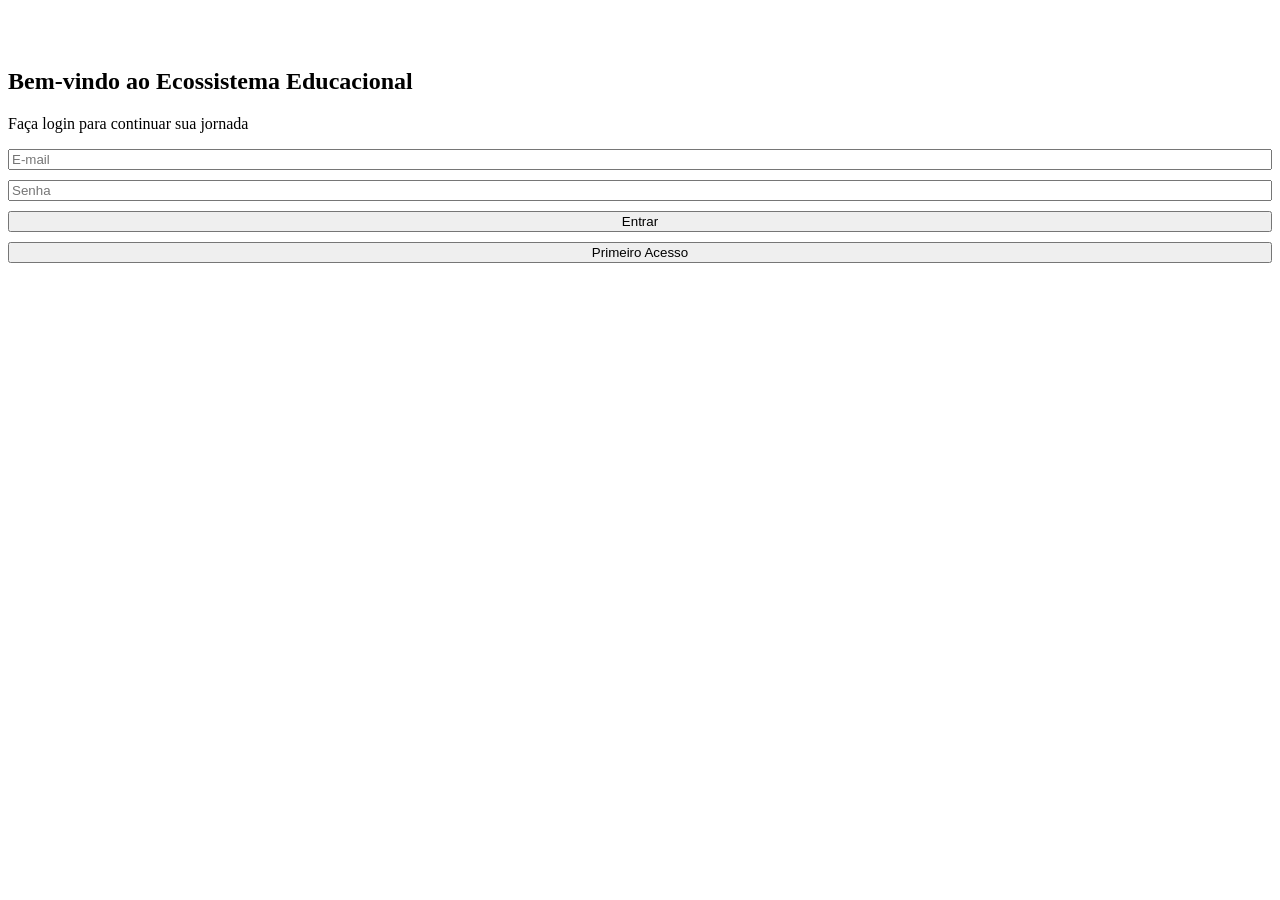
==== login.html @ aebdf3e1 "Add login and registration forms in login.html" ====
<!DOCTYPE html>
<html lang="pt-br">
<head>
    <meta charset="UTF-8">
    <meta name="viewport" content="width=device-width, initial-scale=1.0">
    <title>Quiz Educacional - Login</title>
    <link rel="stylesheet" href="style.css">
</head>
<body>
    <div class="container" id="login-container">
    <div class="login-icon">
    <svg xmlns="http://www.w3.org/2000/svg" width="36" height="36" viewBox="0 0 24 24" fill="white">
        <path d="M12 3L1 9l11 6 9-4.91V17h2V9L12 3zM5 13.18v4L12 21l7-3.82v-4L12 17l-7-3.82z"/>
    </svg>
</div>
        <h2>Bem-vindo ao Ecossistema Educacional</h2>
        <p class="login-subtitle">Faça login para continuar sua jornada</p>

        <!-- Formulário de Login -->
        <form id="login-form" style="display:flex; flex-direction:column; gap:10px;">
            <input type="email" id="email" placeholder="E-mail" required>
            <input type="password" id="senha" placeholder="Senha" required>
            <button type="submit">Entrar</button>
            <button type="button" id="btn-mostrar-cadastro" class="btn-secundario">Primeiro Acesso</button>
        </form>

        <!-- Formulário de Cadastro (oculto por padrão) -->
        <form id="cadastro-form" style="display:none; flex-direction:column; gap:10px;">
            <h3 style="margin:0 0 8px 0;">Criar Conta</h3>
            <input type="text" id="cadastro-nome" placeholder="Nome completo" required>
            <input type="email" id="cadastro-email" placeholder="E-mail" required>
            <input type="password" id="cadastro-senha" placeholder="Crie sua senha" required>
            <button type="submit">Cadastrar</button>
            <button type="button" id="btn-voltar-login" class="btn-secundario">Voltar ao Login</button>
        </form>

        <p id="mensagem"></p>
    </div>
    <script src="script.js"></script>
</body>
</html>
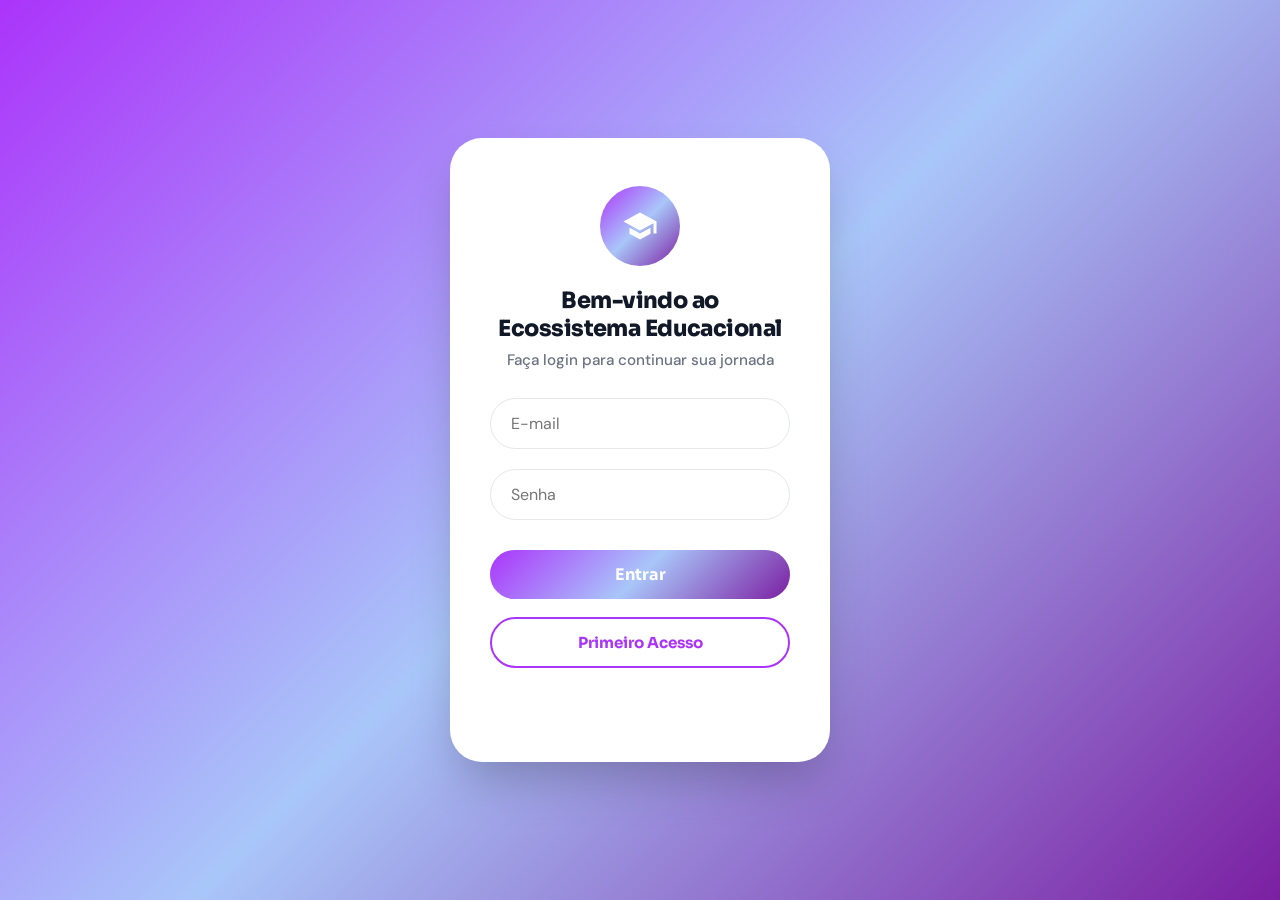
==== commit 5fad9ca9: "Add login and registration forms in login.html" ====
--- a/login.html
+++ b/login.html
@@ -16,7 +16,6 @@
         <h2>Bem-vindo ao Ecossistema Educacional</h2>
         <p class="login-subtitle">Faça login para continuar sua jornada</p>
 
-        <!-- Formulário de Login -->
         <form id="login-form" style="display:flex; flex-direction:column; gap:10px;">
             <input type="email" id="email" placeholder="E-mail" required>
             <input type="password" id="senha" placeholder="Senha" required>
@@ -24,7 +23,6 @@
             <button type="button" id="btn-mostrar-cadastro" class="btn-secundario">Primeiro Acesso</button>
         </form>
 
-        <!-- Formulário de Cadastro (oculto por padrão) -->
         <form id="cadastro-form" style="display:none; flex-direction:column; gap:10px;">
             <h3 style="margin:0 0 8px 0;">Criar Conta</h3>
             <input type="text" id="cadastro-nome" placeholder="Nome completo" required>
--- a/style.css
+++ b/style.css
@@ -0,0 +1,666 @@
+@import url('https://fonts.googleapis.com/css2?family=Sora:wght@400;600;700;800&family=DM+Sans:wght@400;500;600&display=swap');
+
+:root {
+    --roxo: #AB34FA;
+    --roxo-hover: #9333EA;
+    --roxo-claro: #EDE9FE;
+    --roxo-medio: #C084FC;
+    --roxo-escuro: #7B1FA2;
+
+    --branco: #FFFFFF;
+    --fundo: #F8F9FE;
+    --borda: #E5E7EB;
+    --texto: #111827;
+    --texto-suave: #6B7280;
+    --verde: #16a34a;
+    --vermelho: #d4183d;
+    --perigo-bg: #FEE2E2;
+
+    --radius: 12px;
+    --radius-lg: 32px;
+    --sombra: 0 25px 50px -12px rgba(0,0,0,0.25);
+}
+
+*, *::before, *::after { box-sizing: border-box; }
+
+body {
+    font-family: 'DM Sans', sans-serif;
+    background: linear-gradient(135deg, #AB34FA 0%, #A9C6F9 50%, #7B1FA2 100%);
+    background-attachment: fixed;
+    display: flex;
+    justify-content: center;
+    align-items: flex-start;
+    min-height: 100vh;
+    margin: 0;
+    -webkit-font-smoothing: antialiased;
+}
+
+h1, h2, h3, h4 { font-family: 'Sora', sans-serif; }
+
+/* login */
+
+.container {
+    background: var(--branco);
+    padding: 48px 40px;
+    border-radius: var(--radius-lg);
+    box-shadow: var(--sombra);
+    width: 100%;
+    max-width: 380px;
+    text-align: center;
+    margin: auto;
+}
+
+.login-icon {
+    font-size: 50px;
+    display: inline-flex;
+    align-items: center;
+    justify-content: center;
+    background: linear-gradient(135deg, #AB34FA 0%, #A9C6F9 50%, #7B1FA2 100%);
+    color: var(--branco);
+    width: 80px;
+    height: 80px;
+    border-radius: 50%;
+    margin-bottom: 10px;
+}
+
+.container h2 {
+    font-weight: 800;
+    font-size: 1.4rem;
+    color: var(--texto);
+    letter-spacing: -0.025em;
+    margin: 10px 0 0;
+}
+
+.login-subtitle {
+    color: var(--texto-suave);
+    font-size: 0.95rem;
+    margin: 8px 0 28px;
+    font-weight: 500;
+}
+
+/* inputs */
+
+input[type="text"],
+input[type="email"],
+input[type="password"] {
+    width: 100%;
+    background-color: var(--branco);
+    border: 1.5px solid var(--borda);
+    border-radius: 9999px;
+    padding: 14px 20px;
+    font-size: 1rem;
+    font-family: 'DM Sans', sans-serif;
+    margin-bottom: 10px;
+    transition: all 0.2s;
+    color: var(--texto);
+}
+
+input[type="text"]:focus,
+input[type="email"]:focus,
+input[type="password"]:focus {
+    outline: none;
+    border-color: var(--roxo);
+    background-color: var(--branco);
+    box-shadow: 0 0 0 4px rgba(171, 52, 250, 0.12);
+}
+
+/* botões */
+
+button {
+    width: 100%;
+    background: linear-gradient(135deg, #AB34FA 0%, #A9C6F9 50%, #7B1FA2 100%);
+    
+    color: white;
+    padding: 14px;
+    border-radius: 9999px;
+    font-family: 'Sora', sans-serif;
+    font-weight: 700;
+    font-size: 1rem;
+    border: none;
+    cursor: pointer;
+    margin-top: 10px;
+    transition: background 0.3s, transform 0.2s, box-shadow 0.2s;
+}
+
+button:hover {
+    background: linear-gradient(135deg, #AB34FA 0%, #A9C6F9 50%, #7B1FA2 100%);
+    transform: translateY(-2px);
+    box-shadow: 0 8px 20px rgba(168, 85, 247, 0.35);
+}
+
+button:active { transform: translateY(0); }
+
+.btn-secundario {
+    background: var(--branco) !important;
+    color: var(--roxo) !important;
+    border: 2px solid var(--roxo) !important;
+    font-weight: 700;
+    font-size: 0.95rem;
+    margin-top: 8px;
+    box-shadow: none !important;
+}
+
+.btn-secundario:hover {
+    background: var(--roxo-claro) !important;
+    transform: none !important;
+    box-shadow: none !important;
+}
+
+#mensagem {
+    margin-top: 12px;
+    font-size: 0.9rem;
+    font-weight: 500;
+    min-height: 20px;
+}
+
+/* dashboard */
+
+body:has(.dashboard-container) {
+    align-items: flex-start;
+    padding: 32px 16px;
+}
+
+.dashboard-container {
+    max-width: 1000px;
+    width: 100%;
+    margin: 0 auto;
+    background: rgba(255, 255, 255, 0.95);
+    backdrop-filter: blur(12px);
+    border-radius: var(--radius-lg);
+    padding: 36px;
+    box-shadow: var(--sombra);
+}
+
+.dash-header {
+    display: flex;
+    justify-content: space-between;
+    align-items: center;
+    margin-bottom: 32px;
+    padding-bottom: 24px;
+    border-bottom: 1.5px solid var(--roxo-claro);
+}
+
+.dash-header-left {
+    display: flex;
+    align-items: center;
+    gap: 16px;
+}
+
+.dash-logo {
+    font-size: 1.8rem;
+    background: linear-gradient(135deg, #AB34FA 0%, #A9C6F9 50%, #7B1FA2 100%);
+    color: var(--branco);
+    width: 56px;
+    height: 56px;
+    display: flex;
+    align-items: center;
+    justify-content: center;
+    border-radius: 16px;
+    flex-shrink: 0;
+}
+
+.dash-saudacao {
+    font-weight: 800;
+    font-size: 1.4rem;
+    color: var(--texto);
+    margin: 0;
+}
+
+.dash-subtitulo {
+    color: var(--roxo);
+    font-weight: 600;
+    text-transform: uppercase;
+    font-size: 0.7rem;
+    letter-spacing: 0.12em;
+    margin: 0 0 2px;
+}
+
+#btn-logout {
+    background: linear-gradient(135deg, #AB34FA 0%, #A9C6F9 30%, #7B1FA2 100%);
+    color: #ffffff;
+    border-radius: var(--radius);
+    padding: 10px 18px;
+    width: auto;
+    font-size: 0.85rem;
+    font-weight: 600;
+    box-shadow: none;
+    margin-top: 0;
+}
+
+#btn-logout:hover {
+    background: var(--borda);
+    transform: none;
+    box-shadow: none;
+    color: var(--vermelho);
+}
+
+.kpi-grid {
+    display: grid;
+    grid-template-columns: repeat(auto-fit, minmax(190px, 1fr));
+    gap: 16px;
+    margin-bottom: 28px;
+}
+
+.kpi-card {
+    background: var(--branco);
+    padding: 20px;
+    border-radius: 20px;
+    border: 1.5px solid var(--borda);
+    display: flex;
+    align-items: center;
+    gap: 14px;
+    transition: transform 0.25s ease, box-shadow 0.25s ease;
+}
+
+.kpi-card:hover {
+    transform: translateY(-4px);
+    box-shadow: 0 12px 24px rgba(168, 85, 247, 0.12);
+    border-color: var(--roxo-medio);
+}
+
+.kpi-icon {
+    font-size: 1.4rem;
+    width: 48px;
+    height: 48px;
+   background: linear-gradient(135deg, #AB34FA 0%, #A9C6F9 50%, #7B1FA2 100%);
+    display: flex;
+    align-items: center;
+    justify-content: center;
+    border-radius: var(--radius);
+    flex-shrink: 0;
+}
+
+.kpi-label {
+    display: block;
+    color: var(--texto-suave);
+    font-size: 0.8rem;
+    font-weight: 500;
+    margin-bottom: 4px;
+}
+
+.kpi-valor {
+    display: block;
+    font-family: 'Sora', sans-serif;
+    font-size: 1.2rem;
+    font-weight: 700;
+    color: var(--texto);
+}
+
+.kpi-valor-sm { font-size: 0.9rem; }
+
+.graficos-grid {
+    display: grid;
+    grid-template-columns: 2fr 1fr;
+    gap: 20px;
+    margin-bottom: 20px;
+}
+
+.card {
+    background: var(--branco);
+    padding: 24px;
+    border-radius: 20px;
+    border: 1.5px solid var(--borda);
+}
+
+.grafico-card h3,
+.historico-card h3 {
+    font-weight: 700;
+    font-size: 1rem;
+    color: var(--texto);
+    margin: 0 0 4px;
+    display: flex;
+    align-items: center;
+    gap: 8px;
+}
+
+.card-descricao {
+    color: var(--texto-suave);
+    font-size: 0.82rem;
+    margin: 0 0 16px;
+}
+
+.chart-wrapper {
+    position: relative;
+    height: 180px;
+}
+
+.chart-empty {
+    color: var(--texto-suave);
+    font-size: 0.88rem;
+    text-align: center;
+    padding: 32px 0;
+    margin: 0;
+}
+
+.historico-card { margin-bottom: 20px; }
+
+.table-wrapper { overflow-x: auto; }
+
+#tabela-historico {
+    width: 100%;
+    border-collapse: collapse;
+    font-size: 0.875rem;
+}
+
+#tabela-historico thead th {
+    background: var(--fundo);
+    color: var(--texto-suave);
+    font-weight: 600;
+    font-size: 0.78rem;
+    text-transform: uppercase;
+    letter-spacing: 0.06em;
+    padding: 10px 14px;
+    text-align: left;
+    border-bottom: 1.5px solid var(--borda);
+}
+
+#tabela-historico tbody td {
+    padding: 12px 14px;
+    border-bottom: 1px solid var(--fundo);
+    color: var(--texto);
+    vertical-align: middle;
+}
+
+#tabela-historico tbody tr:last-child td { border-bottom: none; }
+#tabela-historico tbody tr:hover td { background: #f8f9fe; }
+
+.table-empty {
+    text-align: center;
+    color: var(--texto-suave);
+    padding: 24px !important;
+}
+
+.badge {
+    display: inline-block;
+    padding: 3px 10px;
+    border-radius: 9999px;
+    font-size: 0.78rem;
+    font-weight: 600;
+}
+
+.badge-verde   { background: #dcfce7; color: #15803d; }
+.badge-amarelo { background: #fef9c3; color: #a16207; }
+.badge-vermelho{ background: var(--perigo-bg); color: #b91c1c; }
+.badge-roxo    { background: var(--roxo-claro); color: var(--roxo-escuro); }
+.badge-cinza   { background: var(--fundo); color: var(--texto-suave); }
+
+.dash-acoes {
+    display: flex;
+    gap: 12px;
+    margin-top: 8px;
+}
+
+#btn-quiz { background: linear-gradient(135deg, #AB34FA 0%, #A9C6F9 50%, #7B1FA2 100%); flex: 2; margin-top: 0; }
+#btn-quiz:hover { background: linear-gradient(135deg, #AB34FA 0%, #A9C6F9 50%, #7B1FA2 100%); }
+
+.btn-perigo {
+    background: var(--perigo-bg) !important;
+    color: var(--vermelho) !important;
+    flex: 1;
+    margin-top: 0 !important;
+    box-shadow: none !important;
+}
+
+.btn-perigo:hover {
+    background: #fecaca !important;
+    transform: none !important;
+    box-shadow: none !important;
+}
+
+#chatbot-btn {
+    position: fixed;
+    bottom: 28px;
+    right: 28px;
+    width: 54px;
+    height: 54px;
+    background: linear-gradient(135deg, #AB34FA 0%, #A9C6F9 30%, #7B1FA2 100%);
+    border-radius: 50%;
+    display: flex;
+    align-items: center;
+    justify-content: center;
+    font-size: 1.4rem;
+    cursor: pointer;
+    box-shadow: 0 8px 24px rgba(168, 85, 247, 0.4);
+    transition: transform 0.2s, box-shadow 0.2s;
+    z-index: 999;
+}
+
+#chatbot-btn:hover {
+    transform: scale(1.1) translateY(-2px);
+    box-shadow: 0 12px 32px rgba(168, 85, 247, 0.5);
+}
+
+/* modal de proficiência */
+
+.modal {
+    display: none;
+    position: fixed;
+    inset: 0;
+    background: rgba(123, 31, 162, 0.5);
+    backdrop-filter: blur(4px);
+    z-index: 1000;
+    justify-content: center;
+    align-items: center;
+    padding: 20px;
+}
+
+.modal-content {
+    background: var(--branco);
+    border-radius: var(--radius-lg);
+    padding: 40px;
+    max-width: 480px;
+    width: 100%;
+    box-shadow: var(--sombra);
+    animation: modalEntrada 0.3s cubic-bezier(0.34, 1.56, 0.64, 1);
+}
+
+@keyframes modalEntrada {
+    from { opacity: 0; transform: scale(0.92) translateY(16px); }
+    to   { opacity: 1; transform: scale(1) translateY(0); }
+}
+
+.modal-content h3 {
+    font-weight: 800;
+    font-size: 1.3rem;
+    color: var(--texto);
+    margin: 0 0 8px;
+}
+
+.pergunta {
+    margin-bottom: 16px;
+    text-align: left;
+}
+
+.pergunta label {
+    display: block;
+    font-weight: 600;
+    font-size: 0.9rem;
+    color: var(--texto);
+    margin-bottom: 6px;
+}
+
+.pergunta input { margin-bottom: 0; }
+
+/* quiz */
+
+body:has(.quiz-container) {
+    align-items: center;
+    padding: 32px 16px;
+}
+
+.quiz-container {
+    background: var(--branco);
+    padding: 40px;
+    border-radius: var(--radius-lg);
+    box-shadow: var(--sombra);
+    width: 100%;
+    max-width: 520px;
+    margin: auto;
+}
+
+.quiz-container h2 {
+    font-weight: 800;
+    font-size: 1rem;
+    color: var(--roxo);
+    letter-spacing: 0.1em;
+    text-transform: uppercase;
+    margin: 0 0 24px;
+}
+
+#quiz-progresso {
+    font-size: 0.8rem;
+    font-weight: 700;
+    color: var(--roxo);
+    text-transform: uppercase;
+    letter-spacing: 0.07em;
+    display: block;
+    margin-bottom: 8px;
+}
+
+.quiz-progresso-wrapper { margin-bottom: 28px; }
+
+.barra-progresso {
+    background: var(--fundo);
+    height: 8px;
+    border-radius: 9999px;
+    overflow: hidden;
+}
+
+.barra-progresso-fill {
+    background: linear-gradient(135deg, #AB34FA 0%, #A9C6F9 50%, #7B1FA2 100%);
+    height: 100%;
+    border-radius: 9999px;
+    transition: width 0.4s cubic-bezier(0.4, 0, 0.2, 1);
+    width: 0%;
+}
+
+.quiz-enunciado {
+    font-weight: 700;
+    font-size: 1.25rem;
+    color: var(--texto);
+    line-height: 1.4;
+    margin-bottom: 24px;
+    text-align: left;
+}
+
+.quiz-alternativas {
+    display: flex;
+    flex-direction: column;
+    gap: 10px;
+    width: 100%;
+}
+
+.quiz-alternativas label {
+    display: flex;
+    align-items: center;
+    padding: 14px 18px;
+    background: #F8F9FE;
+    border: 2px solid var(--borda);
+    border-radius: 14px;
+    cursor: pointer;
+    transition: all 0.2s ease;
+    font-weight: 500;
+    color: #374151;
+    font-size: 0.95rem;
+}
+
+.quiz-alternativas label:hover {
+    border-color: var(--roxo);
+    background: var(--roxo-claro);
+}
+
+.quiz-alternativas label:has(input[type="radio"]:checked) {
+    border-color: var(--roxo);
+    background: var(--roxo-claro);
+    box-shadow: 0 0 0 3px rgba(168, 85, 247, 0.1);
+}
+
+input[type="radio"] {
+    accent-color: var(--roxo);
+    margin-right: 12px;
+    width: 18px;
+    height: 18px;
+    flex-shrink: 0;
+}
+
+#quiz-feedback {
+    font-weight: 600;
+    font-size: 0.95rem;
+    margin-top: 16px;
+    min-height: 24px;
+    text-align: center;
+}
+
+#btn-responder { margin-top: 24px; background: linear-gradient(135deg, #AB34FA 0%, #A9C6F9 50%, #7B1FA2 100%); }
+
+#btn-responder:disabled {
+    background: var(--borda);
+    color: #9CA3AF;
+    cursor: not-allowed;
+    transform: none;
+    box-shadow: none;
+}
+
+#btn-voltar {
+    background: transparent;
+    color: var(--texto-suave);
+    font-size: 0.9rem;
+    font-weight: 600;
+    margin-top: 12px;
+    box-shadow: none;
+}
+
+#btn-voltar:hover {
+    color: var(--roxo);
+    background: transparent;
+    transform: none;
+    box-shadow: none;
+}
+
+.resultado-final { text-align: center; padding: 20px 0; }
+.resultado-emoji { font-size: 3rem; margin-bottom: 12px; }
+
+.resultado-final h3 {
+    font-weight: 800;
+    font-size: 1.5rem;
+    color: var(--texto);
+    margin: 0 0 16px;
+}
+
+.resultado-placar {
+    font-family: 'Sora', sans-serif;
+    font-size: 3rem;
+    font-weight: 800;
+    color: var(--roxo);
+    margin: 0;
+    line-height: 1;
+}
+
+.resultado-placar span {
+    font-size: 1.2rem;
+    color: var(--texto-suave);
+    font-weight: 500;
+}
+
+.resultado-pct {
+    color: var(--texto-suave);
+    font-size: 1rem;
+    margin: 8px 0 28px;
+}
+
+/* responsivo */
+
+@media (max-width: 700px) {
+    .dashboard-container { padding: 24px 18px; }
+    .graficos-grid { grid-template-columns: 1fr; }
+    .kpi-grid { grid-template-columns: repeat(2, 1fr); }
+    .dash-header { flex-wrap: wrap; gap: 12px; }
+    .dash-acoes { flex-direction: column; }
+    #btn-quiz, .btn-perigo { flex: unset; width: 100%; }
+    .quiz-container { padding: 28px 20px; }
+}
+
+@media (max-width: 420px) {
+    .kpi-grid { grid-template-columns: 1fr; }
+    .container { padding: 36px 24px; }
+}
